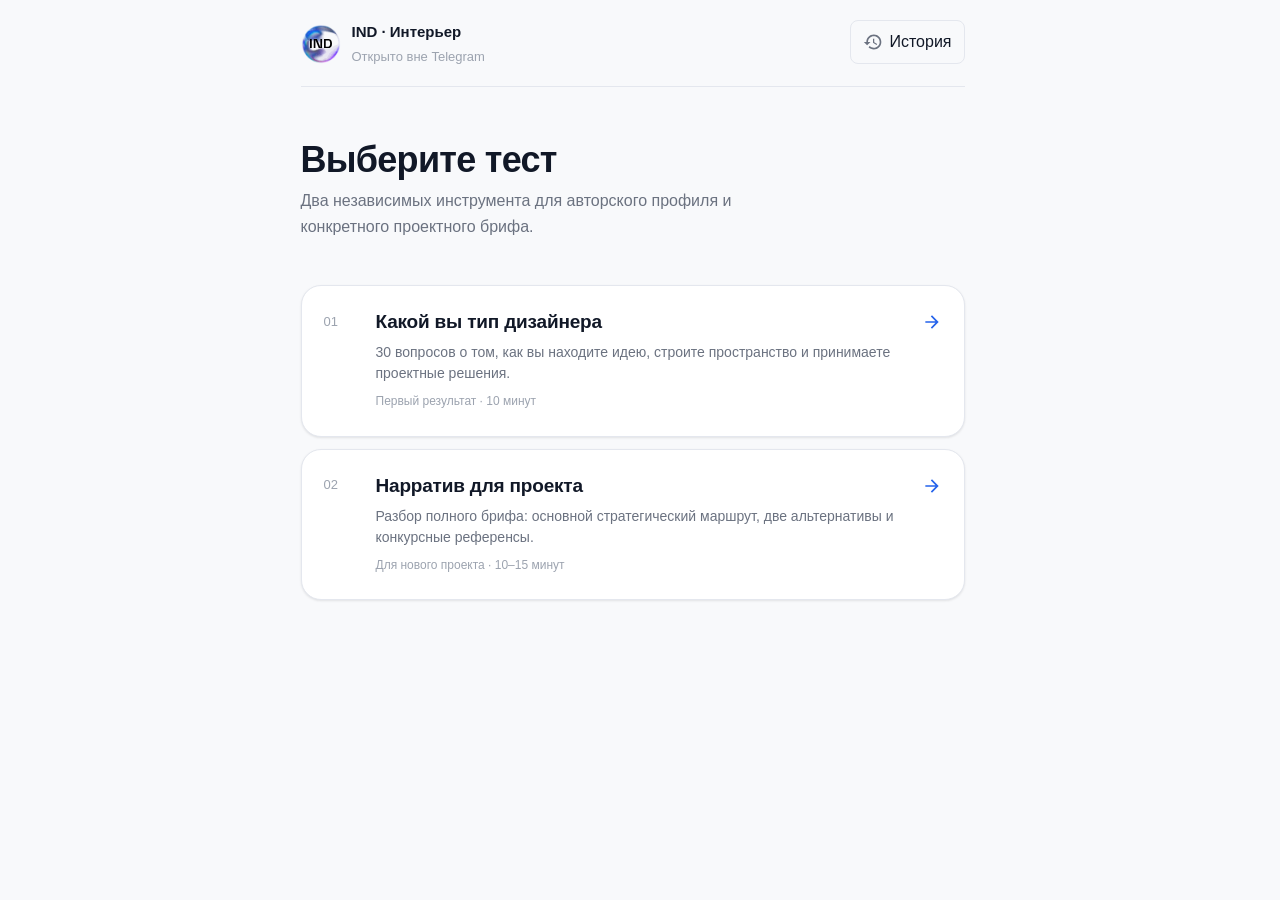
==== webapp/index.html @ 25972efe "Put the studio wordmark on the orb The animated sphere carried no mark of whose product this is. IND" ====
<!doctype html>
<html lang="ru">
<head>
  <meta charset="utf-8">
  <meta name="viewport" content="width=device-width, initial-scale=1, viewport-fit=cover">
  <meta name="theme-color" content="#f7f7f5">
  <meta http-equiv="Cache-Control" content="no-cache, no-store, must-revalidate">
  <meta http-equiv="Pragma" content="no-cache">
  <meta http-equiv="Expires" content="0">
  <title>Нарративы интерьера</title>
  <link rel="stylesheet" href="./assets/styles.css?v=17">
  <script src="https://telegram.org/js/telegram-web-app.js"></script>
  <script src="./config.js"></script>
</head>
<body>
  <!-- Иконки: google/material-design-icons, 24dp, Apache 2.0. Спрайт инлайном —
       внешние шрифты иконок в Telegram WebView грузятся ненадёжно. -->
  <svg class="icon-sprite" aria-hidden="true" focusable="false" xmlns="http://www.w3.org/2000/svg">
    <symbol id="ic-close" viewBox="0 0 24 24"><path d="M19 6.41L17.59 5 12 10.59 6.41 5 5 6.41 10.59 12 5 17.59 6.41 19 12 13.41 17.59 19 19 17.59 13.41 12z"/></symbol>
    <symbol id="ic-arrow-forward" viewBox="0 0 24 24"><path d="M12 4l-1.41 1.41L16.17 11H4v2h12.17l-5.58 5.59L12 20l8-8z"/></symbol>
    <symbol id="ic-arrow-back" viewBox="0 0 24 24"><path d="M20 11H7.83l5.59-5.59L12 4l-8 8 8 8 1.41-1.41L7.83 13H20v-2z"/></symbol>
    <symbol id="ic-history" viewBox="0 0 24 24"><path d="M13 3c-4.97 0-9 4.03-9 9H1l3.89 3.89.07.14L9 12H6c0-3.87 3.13-7 7-7s7 3.13 7 7-3.13 7-7 7c-1.93 0-3.68-.79-4.94-2.06l-1.42 1.42C8.27 19.99 10.51 21 13 21c4.97 0 9-4.03 9-9s-4.03-9-9-9zm-1 5v5l4.28 2.54.72-1.21-3.5-2.08V8H12z"/></symbol>
    <symbol id="ic-expand-more" viewBox="0 0 24 24"><path d="M16.59 8.59L12 13.17 7.41 8.59 6 10l6 6 6-6z"/></symbol>
    <!-- Вордмарк студии. Один путь, fill наследуется от currentColor,
         чтобы цвет задавался стилями, а не был вшит в графику. -->
    <symbol id="ind-wordmark" viewBox="0 0 164 68"><path d="M104.501 0V68H130.856C137.032 68 142.384 67.5802 146.09 66.321C158.442 62.1235 164 51.8395 164 33.1605C164 15.7407 158.442 5.66667 146.296 1.67901C142.384 0.419753 136.826 0 130.856 0H104.501ZM150.207 33.3704C150.207 47.0123 146.708 53.5185 140.532 56.037C137.444 57.2963 133.738 57.5062 129.827 57.5062H117.265V10.4938H129.827C133.738 10.4938 137.444 10.7037 140.532 11.963C146.708 14.4815 150.207 20.5679 150.207 33.3704ZM65.6015 68L40.3491 5.03704V68H27.7914V0H52.0832L77.3357 62.7531V0H89.8933V68H65.6015ZM13.1752 68H0V0H13.1752V68Z"/></symbol>
  </svg>

  <main class="shell">
    <header class="topbar">
      <div class="brand">
        <!-- Анимированное лого: WebP с альфой (чёрный фон ролика выбит по
             яркости, кроп ровно по сфере). Обычный <img> — не video: не зависит
             от политик автоплея в Telegram WebView. -->
        <button class="brand-home" id="brand-home" type="button" aria-label="На главный экран" title="На главный экран">
          <img class="brand-logo" src="./assets/logo-orb.webp?v=5" width="40" height="40" alt="" aria-hidden="true">
          <svg class="brand-wordmark" viewBox="0 0 164 68" aria-hidden="true"><use href="#ind-wordmark"></use></svg>
        </button>
        <div>
          <p class="product-name">IND · Интерьер</p>
          <p class="user-line" id="user-line">Загрузка профиля…</p>
        </div>
      </div>
      <button class="history-button" id="history-button" type="button" data-mode="history">
        <svg class="ic" aria-hidden="true"><use href="#ic-history"></use></svg>
        <span class="history-button-label">История</span>
      </button>
    </header>

    <section class="screen" id="screen-start">
      <div class="intro" aria-labelledby="page-title">
        <h1 id="page-title">Выберите тест</h1>
        <p>Два независимых инструмента для авторского профиля и конкретного проектного брифа.</p>
      </div>

      <div class="test-list" aria-label="Доступные тесты">
        <button class="test-card" data-test="designer-profile" type="button">
          <span class="test-number">01</span>
          <span class="test-content">
            <strong class="test-title">Какой вы тип дизайнера</strong>
            <span>30 вопросов о том, как вы находите идею, строите пространство и принимаете проектные решения.</span>
            <span class="test-meta">Первый результат · 10 минут</span>
          </span>
          <span class="arrow"><svg class="ic" aria-hidden="true"><use href="#ic-arrow-forward"></use></svg></span>
        </button>

        <button class="test-card" data-test="project-narrative" type="button">
          <span class="test-number">02</span>
          <span class="test-content">
            <strong class="test-title">Нарратив для проекта</strong>
            <span>Разбор полного брифа: основной стратегический маршрут, две альтернативы и конкурсные референсы.</span>
            <span class="test-meta">Для нового проекта · 10–15 минут</span>
          </span>
          <span class="arrow"><svg class="ic" aria-hidden="true"><use href="#ic-arrow-forward"></use></svg></span>
        </button>
      </div>

      <p class="status" id="status" role="status" aria-live="polite"></p>
    </section>

    <section class="screen" id="screen-project" hidden>
      <div class="panel-header">
        <h2>Новый проект</h2>
        <p>Заполните информацию о проекте — её можно будет скорректировать позже.</p>
      </div>
      <form id="project-form" class="form" novalidate>
        <label class="field">
          <span>Код или условное название проекта</span>
          <input type="text" id="project-code" name="code_name" maxlength="120" required placeholder="Например: Проект А1">
        </label>
        <label class="field">
          <span>Тип объекта</span>
          <select id="project-object-type" name="object_type">
            <option value="office">Офис</option>
            <option value="restaurant">Ресторан / кафе</option>
            <option value="hotel">Отель</option>
            <option value="residential-common">МОП жилого комплекса</option>
            <option value="airport">Аэропорт</option>
            <option value="museum">Музей</option>
            <option value="other">Другое</option>
          </select>
        </label>
        <label class="field">
          <span>Площадь, м² (не обязательно)</span>
          <input type="number" id="project-area" name="area_m2" min="0" max="1000000" step="1" placeholder="850">
        </label>
        <div class="form-actions">
          <button type="button" class="btn-ghost" id="project-cancel">Назад</button>
          <button type="submit" class="btn-primary">Начать тест</button>
        </div>
      </form>
      <p class="status" id="project-status" role="status" aria-live="polite"></p>
    </section>

    <section class="screen" id="screen-question" hidden>
      <div class="progress-row">
        <span id="q-counter">Вопрос 1 из 30</span>
        <span id="q-percent">0%</span>
      </div>
      <div class="progress-track"><div class="progress-fill" id="progress-fill"></div></div>

      <h2 class="q-text" id="q-text"></h2>
      <p class="q-hint" id="q-hint" hidden>Можно выбрать несколько вариантов</p>

      <div class="options" id="options-list"></div>

      <div class="quiz-actions">
        <!-- На первом вопросе превращается в «Закрыть тест» (см. renderQuestion). -->
        <button type="button" class="btn-ghost btn-with-icon" id="btn-back" data-mode="back">
          <svg class="ic" aria-hidden="true"><use href="#ic-arrow-back"></use></svg>
          <span id="btn-back-label">Назад</span>
        </button>
        <!-- «Не знаю» вынесен из списка вариантов сюда: в списке он занимал
             место наравне с содержательными ответами и оттягивал внимание. -->
        <button type="button" class="btn-ghost btn-with-icon btn-dunno" id="btn-dunno" hidden>
          <span>Ещё не знаю</span>
          <svg class="ic" aria-hidden="true"><use href="#ic-arrow-forward"></use></svg>
        </button>
        <button type="button" class="btn-primary" id="btn-next" hidden>Далее</button>
      </div>
      <!-- Сообщение о несохранённом ответе — под кнопками. В самом ряду оно
           раздвигало кнопки и переносило их подписи. -->
      <p class="save-note" id="save-indicator" role="status" aria-live="polite"></p>
    </section>

    <section class="screen" id="screen-results" hidden>
      <p class="result-kicker" id="result-kicker">Основной нарратив</p>

      <div class="result-card" id="result-card">
        <h2 id="result-name"></h2>
        <p class="result-subtitle" id="result-subtitle"></p>
        <div class="result-image" id="result-image-wrap" hidden><img id="result-image" src="" alt=""></div>
        <p class="fit-label" id="fit-label">Совпадение с архетипом</p>
        <div class="fit-row">
          <div class="fit-bar-track"><div class="fit-bar-fill" id="fit-bar"></div></div>
          <span id="fit-percent"></span>
        </div>
        <p class="confidence-line" id="confidence-line"></p>
        <p class="result-text" id="result-text"></p>
        <div class="result-detail" id="result-detail"></div>
      </div>

      <div class="wheel-section" id="wheel-section" hidden>
        <h3 id="wheel-title">Профиль дизайнерского мышления</h3>
        <svg id="wheel-svg" viewBox="0 0 440 440" xmlns="http://www.w3.org/2000/svg"></svg>
      </div>

      <div class="summary-section" id="summary-section" hidden></div>

      <div class="ranked-section">
        <h3 id="ranked-title">Все архетипы</h3>
        <div id="ranked-list"></div>
      </div>

      <div class="result-actions">
        <button type="button" class="btn-ghost" id="btn-restart">На главный экран</button>
      </div>
    </section>

    <section class="screen" id="screen-history" hidden>
      <div class="panel-header">
        <h2>История прохождений</h2>
      </div>
      <div class="history-list" id="history-list"></div>
    </section>
  </main>

  <script type="module" src="./assets/app.js?v=17"></script>
</body>
</html>
---- webapp/assets/styles.css ----
*, *::before, *::after { box-sizing: border-box; margin: 0; padding: 0; }

:root {
  color-scheme: light;
  --bg: #F8F9FB;
  --surface: #FFFFFF;
  --border: #E4E7EE;
  --text-primary: #111827;
  --text-secondary: #6B7280;
  --text-muted: #9CA3AF;
  --accent: #2563EB;
  --accent-light: #EFF6FF;
  --accent-hover: #1D4ED8;
  --radius-sm: 8px;
  --radius-md: 14px;
  --radius-lg: 20px;
  --shadow-sm: 0 1px 3px rgba(0,0,0,.06), 0 1px 2px rgba(0,0,0,.04);
  --shadow-md: 0 4px 16px rgba(0,0,0,.08), 0 2px 6px rgba(0,0,0,.04);
  font-family: 'Inter', -apple-system, BlinkMacSystemFont, 'Segoe UI', sans-serif;
}

/* scrollbar-gutter: место под полосу прокрутки резервируется всегда. Без этого
   длинный экран результата получает полосу, короткий (история, старт) — нет, и
   весь интерфейс вместе с кнопкой «закрыть» прыгает на ширину полосы. */
html { background: var(--bg); scroll-behavior: smooth; scrollbar-gutter: stable; }

body {
  margin: 0;
  min-width: 320px;
  min-height: 100vh;
  background: var(--bg);
  color: var(--text-primary);
  line-height: 1.6;
  -webkit-font-smoothing: antialiased;
}

button { font: inherit; }

/* Атрибут hidden обязан выигрывать у любого авторского display. Без этого
   `display: inline-flex` у .btn-with-icon перебивал его, и кнопка пропуска
   висела на экране даже там, где такого варианта ответа нет вообще. */
[hidden] { display: none !important; }

/* ── Иконки (google/material-design-icons) ── */

.icon-sprite { display: none; }

.ic {
  width: 20px;
  height: 20px;
  flex: none;
  fill: currentColor;
  display: block;
}

.shell {
  width: min(100%, 720px);
  margin: 0 auto;
  padding: max(20px, env(safe-area-inset-top)) 24px max(28px, env(safe-area-inset-bottom));
}

/* ── Topbar ── */

.topbar {
  display: flex;
  align-items: flex-start;
  justify-content: space-between;
  gap: 16px;
  padding-bottom: 18px;
  border-bottom: 1px solid var(--border);
}

.product-name,
.user-line,
.intro p,
.status { margin: 0; }

.brand { display: flex; align-items: center; gap: 11px; min-width: 0; }

/* Никакого оформления у кнопки: ни фона, ни рамки, ни обводки фокуса, ни
   тап-хайлайта webview — только сам шар. Реакция на наведение и фокус —
   размером, не прямоугольниками. */
.brand-home {
  appearance: none;
  padding: 0;
  border: 0;
  background: none;
  cursor: pointer;
  flex: none;
  /* Шар и вордмарк — один знак: буквы лежат поверх шара, обе клетки грида
     занимают одну и ту же ячейку, поэтому знак не занимает лишней высоты и
     увеличивается при наведении целиком. */
  display: grid;
  place-items: center;
  line-height: 0;
  -webkit-tap-highlight-color: transparent;
  transition: transform .18s ease;
}

.brand-logo,
.brand-wordmark { grid-area: 1 / 1; }

/* Буквы поверх шара, по его центру. Ширина — чуть больше половины шара:
   так знак читается и не залезает на светлый край, где контраст падает. */
.brand-wordmark {
  width: 22px;
  height: auto;
  display: block;
  fill: #000;
  position: relative;
  z-index: 1;
  /* Шар живой и проходит через тёмно-фиолетовую фазу, где чёрные буквы
     пропадают. Ореол в полпикселя не виден на светлых кадрах и держит контур
     на тёмных — дешевле, чем менять цвет знака. */
  filter: drop-shadow(0 0 1.5px rgba(255, 255, 255, .8));
}
.brand-home:hover,
.brand-home:focus-visible { transform: scale(1.08); }
.brand-home:focus,
.brand-home:focus-visible { outline: none; }
.brand-home:active { transform: scale(1); }

.brand-logo {
  width: 40px;
  height: 40px;
  flex: none;
  display: block;
  /* Медленное вращение прячет стык петли: ролик не зациклен, играется
     пинг-понгом, и на развороте движение внутри сферы заметно без него. */
  animation: orb-spin 42s linear infinite;
  /* Ролик снят на чёрном: остатки тёмной каймы по краю гасим лёгкой растушёвкой. */
  -webkit-mask-image: radial-gradient(circle at 50% 50%, #000 68%, transparent 99%);
  mask-image: radial-gradient(circle at 50% 50%, #000 68%, transparent 99%);
}

/* Вращение не выключается при prefers-reduced-motion: сама анимированная WebP
   всё равно играет (браузеры её не останавливают), а без вращения возвращается
   тот самый видимый стык петли. Один оборот за 42 секунды — движение на грани
   заметности, вестибулярного риска тут нет. */
@keyframes orb-spin { to { transform: rotate(360deg); } }

.product-name { font-size: 15px; font-weight: 650; }
.user-line { margin-top: 3px; color: var(--text-muted); font-size: 13px; }

.history-button {
  display: inline-flex;
  align-items: center;
  gap: 6px;
  padding: 8px 12px;
  border: 1.5px solid var(--border);
  border-radius: var(--radius-sm);
  background: transparent;
  color: var(--text-primary);
  cursor: pointer;
  transition: border-color .15s, background-color .15s;
}
.history-button:hover { border-color: var(--accent); background: var(--accent-light); }
.history-button .ic { color: var(--text-secondary); }
.history-button:hover .ic { color: var(--accent); }

/* Режим «закрыть» — на истории и на открытом результате кнопка становится
   крестиком: выход очевиден, и не выглядит как вход в тот же раздел. */
.history-button[data-mode="close"] {
  padding: 8px;
  border-radius: 50%;
}
.history-button[data-mode="close"] .history-button-label { display: none; }

.history-button:focus-visible,
.test-card:focus-visible { outline: 3px solid color-mix(in srgb, var(--accent) 36%, transparent); outline-offset: 2px; }

/* ── Intro / test list ── */

.intro { padding: 30px 0 22px; }

.intro h1 {
  margin: 0 0 8px;
  font-size: clamp(26px, 7vw, 36px);
  line-height: 1.15;
  letter-spacing: -0.02em;
  font-weight: 700;
}

.intro p { max-width: 520px; color: var(--text-secondary); font-size: 16px; line-height: 1.6; }

.test-list { display: grid; gap: 12px; margin-top: 24px; }

.test-card {
  width: 100%;
  display: grid;
  grid-template-columns: 34px 1fr 24px;
  gap: 12px;
  align-items: start;
  padding: 20px 18px;
  border: 1px solid var(--border);
  border-radius: var(--radius-lg);
  background: var(--surface);
  color: var(--text-primary);
  text-align: left;
  cursor: pointer;
  box-shadow: var(--shadow-sm);
  transition: border-color 150ms ease, box-shadow 150ms ease;
}

.test-card:hover { border-color: var(--accent); box-shadow: var(--shadow-md); }
.test-card:active { transform: scale(.995); }

/* Номер, заголовок и стрелка держатся на одной линии: у боковых колонок высота
   строки ровно как у первой строки заголовка (--title-line), содержимое по её
   центру. Раньше стрелка центрировалась по всей карточке и уезжала вниз. */
.test-card { --title-line: 24px; }

.test-number {
  display: flex;
  align-items: center;
  height: var(--title-line);
  color: var(--text-muted);
  font-size: 13px;
  font-variant-numeric: tabular-nums;
}
.test-content { display: grid; gap: 8px; }
.test-title { font-size: 19px; line-height: var(--title-line); font-weight: 650; letter-spacing: -0.01em; }
.test-content > span:not(.test-meta) { color: var(--text-secondary); font-size: 14px; line-height: 1.5; }
.test-meta { color: var(--text-muted); font-size: 12px; }
.arrow {
  display: flex;
  align-items: center;
  justify-content: flex-end;
  height: var(--title-line);
  color: var(--accent);
}

.status { min-height: 22px; padding-top: 16px; color: var(--text-muted); font-size: 13px; }

/* Текст ошибки — читаемый абзац, а не сноска: человеку по нему решать,
   ждать или писать людям. Кнопка повтора идёт отдельной строкой. */
.error-text { display: block; color: var(--text-secondary); font-size: 14px; line-height: 1.55; }
.btn-retry { margin-top: 12px; padding: 11px 18px; font-size: 14px; }

/* ── Общие элементы (форма, кнопки) ── */

.screen { padding-top: 22px; }

.panel-header { padding-bottom: 18px; }
.panel-header h2 { margin: 0 0 6px; font-size: 24px; font-weight: 700; letter-spacing: -0.02em; }
.panel-header p { margin: 0; color: var(--text-secondary); font-size: 14px; line-height: 1.5; }

.form { display: grid; gap: 18px; padding-top: 4px; }
.field { display: grid; gap: 8px; font-size: 14px; color: var(--text-secondary); font-weight: 500; }
.field input,
.field select {
  font: inherit;
  font-size: 15px;
  padding: 12px 16px;
  border: 1.5px solid var(--border);
  border-radius: var(--radius-sm);
  background: var(--bg);
  color: var(--text-primary);
  outline: none;
  transition: border-color .15s;
}
.field input:focus,
.field select:focus { border-color: var(--accent); }

.form-actions,
.quiz-actions,
.result-actions {
  display: flex;
  align-items: center;
  justify-content: space-between;
  gap: 12px;
  padding-top: 8px;
}

.quiz-actions { padding-top: 20px; gap: 10px; }
.quiz-actions .btn-ghost,
.quiz-actions .btn-primary { white-space: nowrap; }

/* Самый тесный случай — первый вопрос одиночного типа: «Закрыть тест» и
   «Ещё не знаю» вместе шире 360-пиксельного экрана. Подписи там сокращать
   нельзя, поэтому ужимаем поля самих кнопок. */
@media (max-width: 380px) {
  .quiz-actions .btn-ghost { padding-left: 12px; padding-right: 12px; font-size: 14px; }
  .quiz-actions #btn-back { padding-left: 10px; }
  .quiz-actions #btn-dunno { padding-right: 10px; }
  .quiz-actions .btn-with-icon { gap: 6px; }
}

.btn-primary,
.btn-ghost {
  font: inherit;
  font-size: 15px;
  font-weight: 600;
  padding: 14px 22px;
  border-radius: var(--radius-sm);
  cursor: pointer;
  border: none;
  transition: background .15s, border-color .15s, color .15s, transform .1s;
}
.btn-primary { background: var(--accent); color: #fff; }
.btn-primary:hover { background: var(--accent-hover); }
.btn-primary:active { transform: scale(.98); }
.btn-primary:disabled { opacity: 0.5; cursor: default; transform: none; }

.btn-with-icon { display: inline-flex; align-items: center; gap: 8px; }
.btn-with-icon .ic { width: 18px; height: 18px; }

.btn-ghost { background: transparent; border: 1.5px solid var(--border); color: var(--accent); }
.btn-ghost:hover { border-color: var(--accent); background: var(--accent-light); color: var(--text-primary); }

/* ── Экран вопроса ── */

.progress-row {
  display: flex;
  justify-content: space-between;
  font-size: 13px;
  font-weight: 500;
  color: var(--text-muted);
  font-variant-numeric: tabular-nums;
}
.progress-row #q-counter { color: var(--text-secondary); }

.progress-track {
  margin: 10px 0 24px;
  height: 4px;
  border-radius: 2px;
  background: var(--border);
  overflow: hidden;
}
.progress-fill { height: 100%; background: var(--accent); border-radius: inherit; transition: width 350ms ease; }

.question-card {
  background: var(--surface);
  border: 1px solid var(--border);
  border-radius: var(--radius-lg);
  padding: 32px 28px 28px;
  margin: 22px 0;
  box-shadow: var(--shadow-sm);
}

.q-text {
  margin: 0 0 18px;
  font-size: clamp(18px, 4.5vw, 20px);
  line-height: 1.45;
  font-weight: 650;
  letter-spacing: -0.005em;
  color: var(--text-primary);
}

.q-hint { margin: -8px 0 18px; font-size: 13px; color: var(--text-muted); }

.options { display: grid; gap: 12px; }

.option-btn {
  display: flex;
  align-items: center;
  gap: 14px;
  width: 100%;
  text-align: left;
  font: inherit;
  padding: 18px 20px;
  border: 1.5px solid var(--border);
  border-radius: var(--radius-md);
  background: var(--bg);
  color: var(--text-primary);
  line-height: 1.5;
  cursor: pointer;
  transition: border-color 150ms ease, background-color 150ms ease, transform .1s;
}
.option-btn:hover:not(:disabled) { border-color: var(--accent); background: var(--accent-light); }
.option-btn:active:not(:disabled) { transform: scale(.99); }
.option-btn:disabled { cursor: default; }
.option-btn.chosen { border-color: var(--accent); background: var(--accent-light); }
.option-btn.dunno { color: var(--text-muted); font-style: italic; border-style: dashed; }

.save-note { margin-top: 12px; min-height: 18px; font-size: 13px; line-height: 1.45;
  color: var(--text-secondary); text-align: center; }

/* «Ещё не знаю» — приглушённая кнопка того же роста, что «Назад»: это выход
   из вопроса, а не ответ, и притягивать взгляд ей незачем. */
.btn-dunno { color: var(--text-secondary); }
.btn-dunno:hover { border-color: var(--text-muted); background: transparent; color: var(--text-primary); }
.btn-dunno .ic { color: var(--text-muted); }

/* Иконка съедает воздух со своей стороны — паддинги подрезаны, чтобы пара
   «стрелка + текст» стояла оптически по центру кнопки. */
#btn-back { padding-left: 15px; padding-right: 20px; }
#btn-dunno { padding-left: 20px; padding-right: 15px; }

/* ── Результат: карточка ведущего нарратива ── */

.result-kicker { color: var(--arch-color, var(--accent)); font-size: 11px; font-weight: 650; letter-spacing: .1em; text-transform: uppercase; margin: 0 0 12px; text-align: center; }

.result-card {
  padding: 32px 28px;
  border: 1px solid var(--border);
  border-radius: var(--radius-lg);
  background: var(--surface);
  box-shadow: var(--shadow-md);
  position: relative;
  overflow: hidden;
}
.result-card::before {
  content: '';
  position: absolute;
  top: 0; left: 0; right: 0;
  height: 4px;
  background: var(--arch-color, var(--accent));
}
.result-card h2 { margin: 0 0 4px; font-size: clamp(20px, 4vw, 26px); font-weight: 700; letter-spacing: -0.01em; }
.result-subtitle { margin: 0 0 18px; color: var(--text-muted); font-size: 14px; }

.result-image {
  width: 100%;
  aspect-ratio: 16 / 9;
  margin: 4px 0 20px;
  border-radius: var(--radius-sm);
  overflow: hidden;
  background: var(--bg);
  border: 1px solid var(--border);
}
.result-image img { width: 100%; height: 100%; display: block; object-fit: cover; object-position: center; }

.fit-row { display: flex; align-items: center; gap: 10px; }
.fit-bar-track { flex: 1; height: 6px; border-radius: 3px; background: var(--border); overflow: hidden; }
.fit-bar-fill { height: 100%; border-radius: inherit; background: var(--arch-color, var(--accent)); transition: width .5s ease; }
.fit-row span { font-size: 13px; font-weight: 600; font-variant-numeric: tabular-nums; color: var(--text-secondary); min-width: 38px; text-align: right; }

.fit-label { margin: 18px 0 7px; font-size: 12px; color: var(--text-muted); }
.confidence-line { margin: 10px 0 0; font-size: 12px; line-height: 1.5; color: var(--text-muted); }

.result-text { margin: 20px 0; font-size: 15px; line-height: 1.7; color: var(--text-secondary); }

.result-detail { display: grid; gap: 16px; margin-bottom: 20px; padding-top: 16px; border-top: 1px solid var(--border); }
.result-detail h3 { margin: 0 0 6px; font-size: 13px; letter-spacing: .04em; text-transform: uppercase; color: var(--text-muted); font-weight: 650; }
.result-detail p { margin: 0; font-size: 14px; line-height: 1.65; color: var(--text-secondary); }
.strength-tag {
  display: inline-block;
  margin: 0 6px 6px 0;
  padding: 5px 12px;
  border-radius: 999px;
  background: var(--bg);
  border: 1px solid var(--border);
  font-size: 13px;
  color: var(--text-secondary);
}
.blindspot-block {
  padding: 14px 16px;
  background: #FEF2F2;
  border: 1px solid #FCA5A5;
  border-radius: var(--radius-sm);
  font-size: 13px;
  color: #9F1239;
  line-height: 1.55;
}
.blindspot-block strong { color: #BE123C; }

/* ── Колесо профиля ── */

.wheel-section {
  background: var(--surface);
  border: 1px solid var(--border);
  border-radius: var(--radius-lg);
  padding: 28px;
  margin: 20px 0;
  box-shadow: var(--shadow-sm);
  text-align: center;
}
.wheel-section h3 { font-size: 16px; font-weight: 650; margin-bottom: 20px; color: var(--text-primary); }
#wheel-svg { max-width: 100%; height: auto; }

/* ── Саммари: топ-чипы + совет по нижним ── */

.summary-section {
  background: var(--surface);
  border: 1px solid var(--border);
  border-radius: var(--radius-lg);
  padding: 26px 28px;
  margin: 20px 0;
  box-shadow: var(--shadow-sm);
}
.summary-section h3 { font-size: 15px; font-weight: 650; margin-bottom: 14px; }
.summary-palette { display: flex; gap: 8px; flex-wrap: wrap; margin-bottom: 14px; }
.palette-chip {
  display: flex; align-items: center; gap: 6px;
  padding: 5px 12px; border-radius: 999px;
  font-size: 13px; font-weight: 500;
  background: var(--bg); border: 1.5px solid var(--border);
}
.palette-chip .dot { width: 8px; height: 8px; border-radius: 50%; flex-shrink: 0; }
.summary-text { font-size: 14px; line-height: 1.7; color: var(--text-secondary); }
.summary-text p { margin-bottom: 10px; }
.summary-text p:last-child { margin-bottom: 0; }
.summary-advice {
  margin-top: 14px; padding: 14px 16px;
  background: #F0FDF4; border: 1px solid #BBF7D0;
  border-radius: var(--radius-sm);
  font-size: 13px; color: #166534; line-height: 1.6;
}
.summary-advice p { margin: 0 0 8px; }
.summary-advice p:last-child { margin: 0; }

/* ── Полный ранжированный список ── */

.ranked-section { margin: 20px 0; }
.ranked-section h3 { font-size: 16px; font-weight: 650; margin-bottom: 14px; }

.archetype-card {
  background: var(--surface);
  border: 1px solid var(--border);
  border-radius: var(--radius-md);
  padding: 18px;
  margin-bottom: 10px;
  box-shadow: var(--shadow-sm);
  cursor: pointer;
  transition: border-color .15s;
}
.archetype-card:hover { border-color: var(--card-color, var(--border)); }
.archetype-card.expanded .card-body { display: block; }

.card-header { display: flex; align-items: center; gap: 14px; }
.card-rank { font-size: 11px; font-weight: 700; color: var(--text-muted); width: 20px; flex-shrink: 0; text-align: center; }
.card-color-dot { width: 10px; height: 10px; border-radius: 50%; flex-shrink: 0; }
.card-name { flex: 1; min-width: 0; }
.card-name strong { font-size: 15px; font-weight: 650; display: block; }
.card-name span { font-size: 12px; color: var(--text-muted); }
.card-score-area { display: flex; align-items: center; gap: 10px; flex-shrink: 0; }
.score-bar-wrap { width: 72px; height: 6px; background: var(--border); border-radius: 3px; overflow: hidden; }
.score-bar-fill { height: 100%; border-radius: 3px; }
.score-num { font-size: 13px; font-weight: 650; color: var(--text-secondary); min-width: 32px; text-align: right; }
.card-chevron {
  color: var(--text-muted);
  flex-shrink: 0;
  width: 26px;
  height: 26px;
  border-radius: 50%;
  background: var(--bg);
  display: flex;
  align-items: center;
  justify-content: center;
  transition: transform .2s, background .15s, color .15s;
}
.archetype-card:hover .card-chevron { background: var(--border); color: var(--text-secondary); }
.archetype-card.expanded .card-chevron { transform: rotate(180deg); }

.card-body { display: none; margin-top: 14px; padding-top: 14px; border-top: 1px solid var(--border); }
.card-body p { font-size: 14px; line-height: 1.65; color: var(--text-secondary); margin-bottom: 10px; }
.card-body p:last-child { margin-bottom: 0; }
.mini-strengths { display: flex; flex-wrap: wrap; gap: 6px; margin-top: 8px; }
.mini-tag { padding: 3px 10px; background: var(--bg); border: 1px solid var(--border); border-radius: 999px; font-size: 12px; color: var(--text-secondary); }

/* ── История ── */

.history-list { display: grid; gap: 10px; padding-top: 4px; }
.history-item {
  padding: 16px 18px;
  border: 1px solid var(--border);
  border-radius: var(--radius-md);
  background: var(--surface);
  box-shadow: var(--shadow-sm);
  cursor: pointer;
  transition: border-color .15s;
}
.history-item:hover { border-color: var(--accent); }
.history-item .h-top { display: flex; justify-content: space-between; font-size: 13px; color: var(--text-muted); }
.history-item strong { display: block; margin-top: 4px; font-size: 15px; }

@media (min-width: 620px) {
  .shell { padding-inline: 28px; }
  .test-card { grid-template-columns: 40px 1fr 24px; padding: 24px 22px; }
}

@media (max-width: 540px) {
  .question-card { padding: 24px 20px 20px; }
  .result-card { padding: 24px 20px; }
  .wheel-section { padding: 24px 16px; }
  .summary-section { padding: 22px 20px; }
  .score-bar-wrap { width: 52px; }
}

@media (prefers-reduced-motion: reduce) {
  * { transition: none !important; }
}
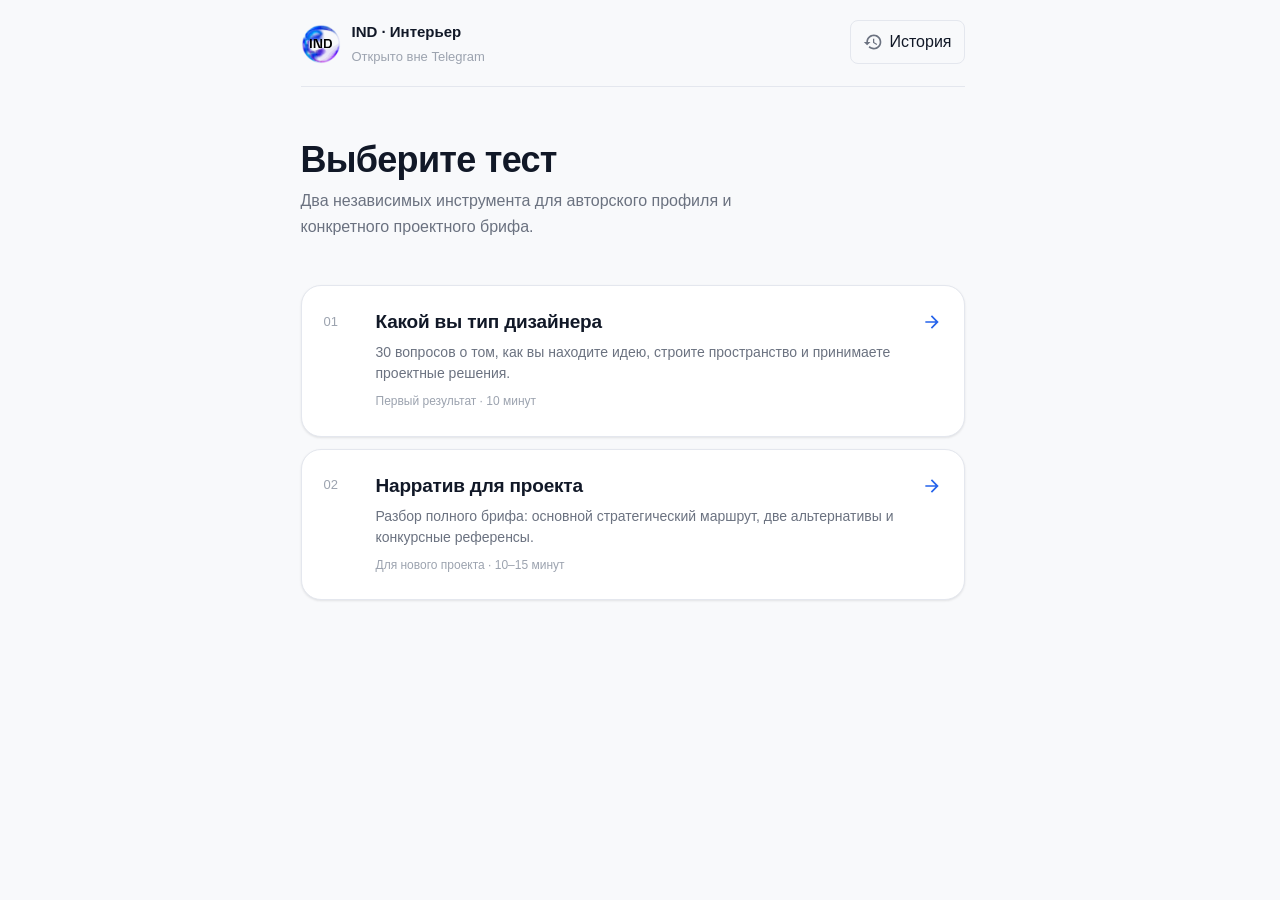
==== commit 8390e4a1: "Wash the grey out of the orb The clip was shot on black and keyed by brightness, so grey haze surviv" ====
--- a/webapp/index.html
+++ b/webapp/index.html
@@ -8,7 +8,7 @@
   <meta http-equiv="Pragma" content="no-cache">
   <meta http-equiv="Expires" content="0">
   <title>Нарративы интерьера</title>
-  <link rel="stylesheet" href="./assets/styles.css?v=17">
+  <link rel="stylesheet" href="./assets/styles.css?v=18">
   <script src="https://telegram.org/js/telegram-web-app.js"></script>
   <script src="./config.js"></script>
 </head>
@@ -33,7 +33,7 @@
              яркости, кроп ровно по сфере). Обычный <img> — не video: не зависит
              от политик автоплея в Telegram WebView. -->
         <button class="brand-home" id="brand-home" type="button" aria-label="На главный экран" title="На главный экран">
-          <img class="brand-logo" src="./assets/logo-orb.webp?v=5" width="40" height="40" alt="" aria-hidden="true">
+          <img class="brand-logo" src="./assets/logo-orb.webp?v=6" width="40" height="40" alt="" aria-hidden="true">
           <svg class="brand-wordmark" viewBox="0 0 164 68" aria-hidden="true"><use href="#ind-wordmark"></use></svg>
         </button>
         <div>
@@ -185,6 +185,6 @@
     </section>
   </main>
 
-  <script type="module" src="./assets/app.js?v=17"></script>
+  <script type="module" src="./assets/app.js?v=18"></script>
 </body>
 </html>
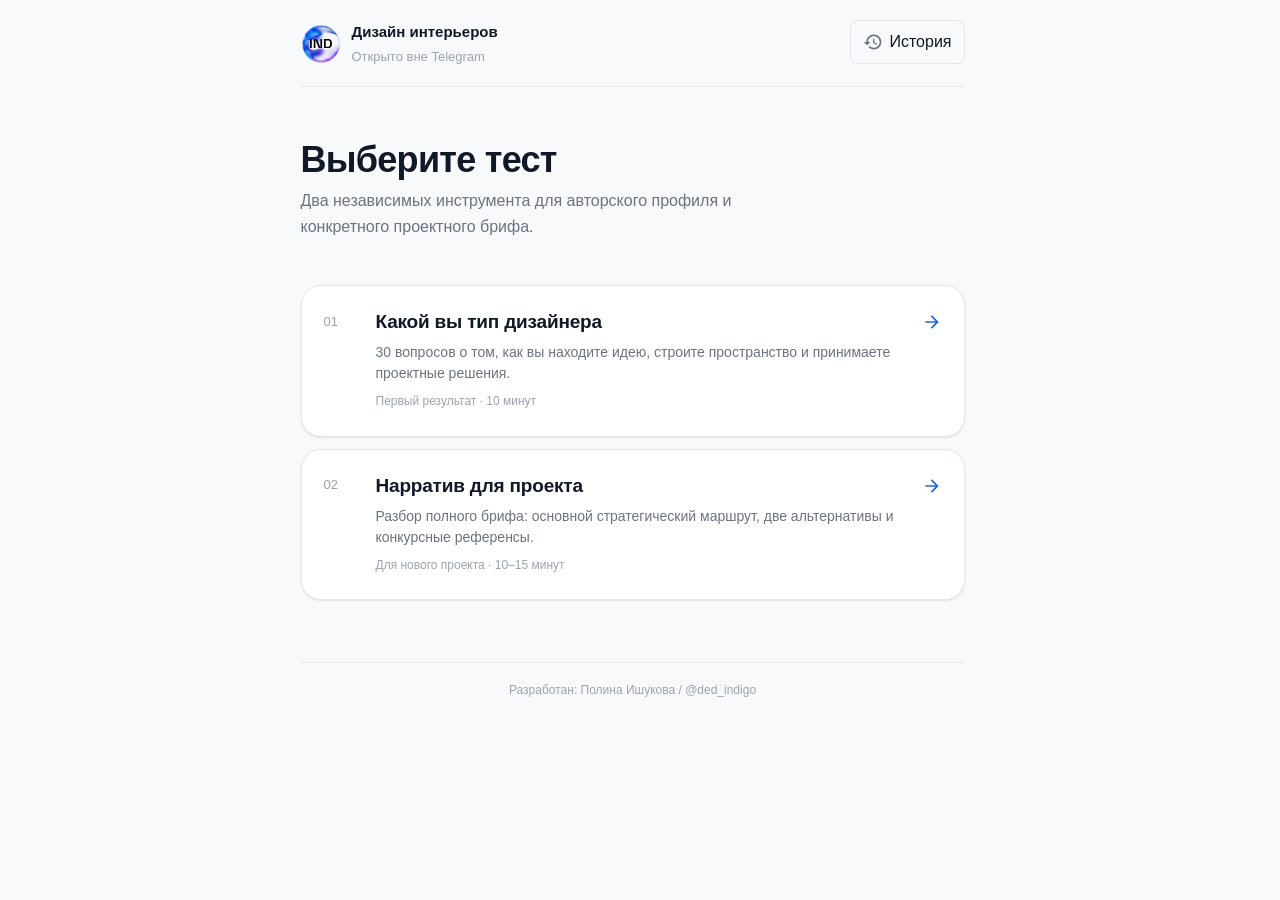
==== commit f69cd7bc: "Name the product plainly and sign it "IND · Интерьер" said the studio and the department, not what t" ====
--- a/webapp/index.html
+++ b/webapp/index.html
@@ -8,7 +8,7 @@
   <meta http-equiv="Pragma" content="no-cache">
   <meta http-equiv="Expires" content="0">
   <title>Нарративы интерьера</title>
-  <link rel="stylesheet" href="./assets/styles.css?v=18">
+  <link rel="stylesheet" href="./assets/styles.css?v=19">
   <script src="https://telegram.org/js/telegram-web-app.js"></script>
   <script src="./config.js"></script>
 </head>
@@ -37,7 +37,7 @@
           <svg class="brand-wordmark" viewBox="0 0 164 68" aria-hidden="true"><use href="#ind-wordmark"></use></svg>
         </button>
         <div>
-          <p class="product-name">IND · Интерьер</p>
+          <p class="product-name">Дизайн интерьеров</p>
           <p class="user-line" id="user-line">Загрузка профиля…</p>
         </div>
       </div>
@@ -183,8 +183,12 @@
       </div>
       <div class="history-list" id="history-list"></div>
     </section>
+
+    <!-- Подпись авторства: в потоке под содержимым, не липнет к низу экрана —
+         иначе на коротких экранах она вклинивалась бы в середину. -->
+    <footer class="credits">Разработан: Полина Ишукова / @ded_indigo</footer>
   </main>
 
-  <script type="module" src="./assets/app.js?v=18"></script>
+  <script type="module" src="./assets/app.js?v=19"></script>
 </body>
 </html>
--- a/webapp/assets/styles.css
+++ b/webapp/assets/styles.css
@@ -59,6 +59,15 @@
   padding: max(20px, env(safe-area-inset-top)) 24px max(28px, env(safe-area-inset-bottom));
 }
 
+.credits {
+  margin-top: 40px;
+  padding-top: 18px;
+  border-top: 1px solid var(--border);
+  color: var(--text-muted);
+  font-size: 12px;
+  text-align: center;
+}
+
 /* ── Topbar ── */
 
 .topbar {
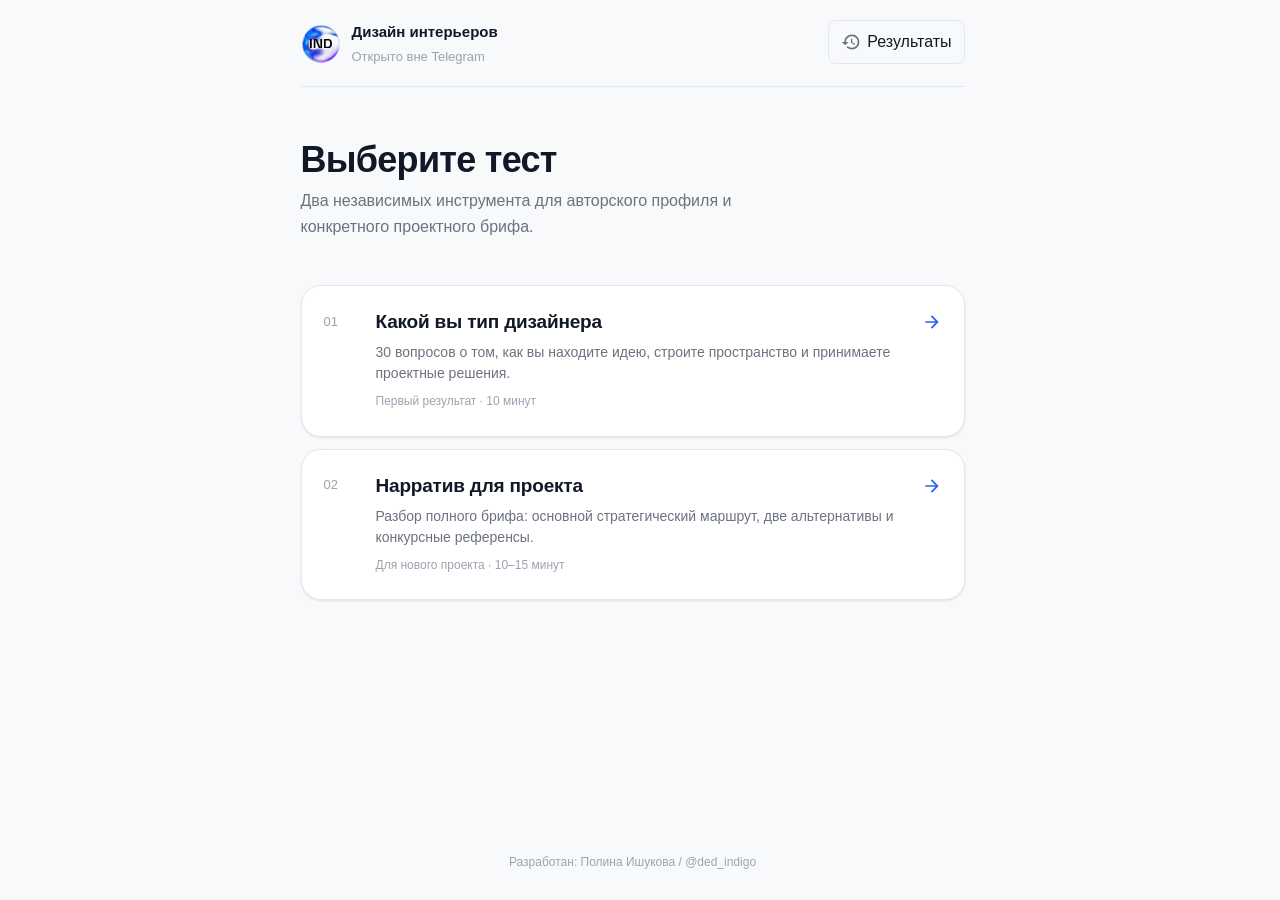
==== commit d6c9db70: "Call it Результаты, and stop the credit line from floating "История" described the mechanism; people" ====
--- a/webapp/index.html
+++ b/webapp/index.html
@@ -8,7 +8,7 @@
   <meta http-equiv="Pragma" content="no-cache">
   <meta http-equiv="Expires" content="0">
   <title>Нарративы интерьера</title>
-  <link rel="stylesheet" href="./assets/styles.css?v=19">
+  <link rel="stylesheet" href="./assets/styles.css?v=20">
   <script src="https://telegram.org/js/telegram-web-app.js"></script>
   <script src="./config.js"></script>
 </head>
@@ -43,7 +43,7 @@
       </div>
       <button class="history-button" id="history-button" type="button" data-mode="history">
         <svg class="ic" aria-hidden="true"><use href="#ic-history"></use></svg>
-        <span class="history-button-label">История</span>
+        <span class="history-button-label">Результаты</span>
       </button>
     </header>
 
@@ -179,7 +179,7 @@
 
     <section class="screen" id="screen-history" hidden>
       <div class="panel-header">
-        <h2>История прохождений</h2>
+        <h2>Результаты тестов</h2>
       </div>
       <div class="history-list" id="history-list"></div>
     </section>
@@ -189,6 +189,6 @@
     <footer class="credits">Разработан: Полина Ишукова / @ded_indigo</footer>
   </main>
 
-  <script type="module" src="./assets/app.js?v=19"></script>
+  <script type="module" src="./assets/app.js?v=20"></script>
 </body>
 </html>
--- a/webapp/assets/styles.css
+++ b/webapp/assets/styles.css
@@ -57,12 +57,22 @@
   width: min(100%, 720px);
   margin: 0 auto;
   padding: max(20px, env(safe-area-inset-top)) 24px max(28px, env(safe-area-inset-bottom));
+  /* Колонка во весь экран — ради подписи внизу: без этого она вставала сразу
+     под содержимым и на коротких экранах оказывалась посреди пустоты, а от
+     экрана к экрану прыгала по высоте. dvh, а не vh: в мобильных браузерах
+     панели то появляются, то исчезают, и vh считает по большему размеру. */
+  display: flex;
+  flex-direction: column;
+  min-height: 100vh;
+  min-height: 100dvh;
 }
 
 .credits {
-  margin-top: 40px;
-  padding-top: 18px;
-  border-top: 1px solid var(--border);
+  /* Прижимает подпись к низу: всё свободное место колонки уходит в этот отступ.
+     Линии-разделителя нет намеренно — при длинном экране она вставала бы
+     впритык к последней карточке. */
+  margin-top: auto;
+  padding-top: 32px;
   color: var(--text-muted);
   font-size: 12px;
   text-align: center;
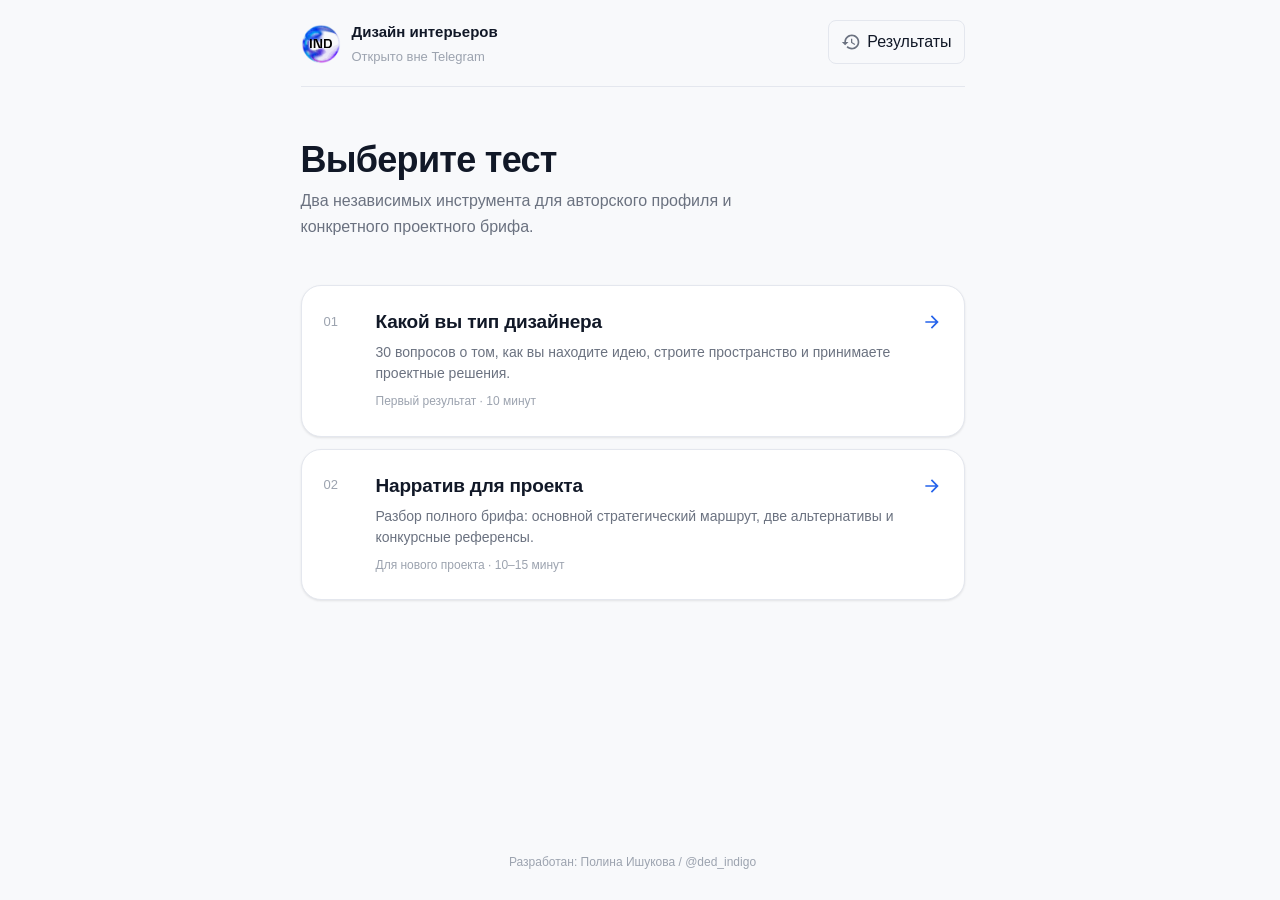
==== commit 02528587: "Let an unfinished test be picked up where it was left Starting the second test again meant filling i" ====
--- a/webapp/index.html
+++ b/webapp/index.html
@@ -8,7 +8,7 @@
   <meta http-equiv="Pragma" content="no-cache">
   <meta http-equiv="Expires" content="0">
   <title>Нарративы интерьера</title>
-  <link rel="stylesheet" href="./assets/styles.css?v=20">
+  <link rel="stylesheet" href="./assets/styles.css?v=22">
   <script src="https://telegram.org/js/telegram-web-app.js"></script>
   <script src="./config.js"></script>
 </head>
@@ -184,11 +184,25 @@
       <div class="history-list" id="history-list"></div>
     </section>
 
+    <!-- Черновик найден: спрашиваем, продолжить или начать заново. Диалог, а не
+         экран: выбор из двух исходов, после которого человек возвращается ровно
+         туда, откуда пришёл. -->
+    <div class="modal" id="resume-modal" hidden>
+      <div class="modal-card" role="dialog" aria-modal="true" aria-labelledby="resume-title">
+        <h2 id="resume-title">Тест не закончен</h2>
+        <p id="resume-text"></p>
+        <div class="modal-actions">
+          <button class="btn-primary" id="resume-continue" type="button">Продолжить</button>
+          <button class="btn-ghost" id="resume-restart" type="button">Начать заново</button>
+        </div>
+      </div>
+    </div>
+
     <!-- Подпись авторства: в потоке под содержимым, не липнет к низу экрана —
          иначе на коротких экранах она вклинивалась бы в середину. -->
     <footer class="credits">Разработан: Полина Ишукова / @ded_indigo</footer>
   </main>
 
-  <script type="module" src="./assets/app.js?v=20"></script>
+  <script type="module" src="./assets/app.js?v=22"></script>
 </body>
 </html>
--- a/webapp/assets/styles.css
+++ b/webapp/assets/styles.css
@@ -600,3 +600,37 @@
 @media (prefers-reduced-motion: reduce) {
   * { transition: none !important; }
 }
+
+/* ── Диалог возобновления ── */
+
+.modal {
+  position: fixed;
+  inset: 0;
+  z-index: 20;
+  display: flex;
+  align-items: flex-end;
+  justify-content: center;
+  padding: 16px;
+  background: rgba(17, 24, 39, .38);
+}
+.modal[hidden] { display: none; }
+
+.modal-card {
+  width: min(100%, 420px);
+  padding: 22px;
+  border-radius: var(--radius-lg);
+  background: var(--surface);
+  box-shadow: var(--shadow-md);
+  display: grid;
+  gap: 10px;
+}
+.modal-card h2 { font-size: 18px; }
+.modal-card p { color: var(--text-secondary); font-size: 14px; line-height: 1.5; }
+.modal-actions { display: grid; gap: 8px; margin-top: 6px; }
+
+/* Метка на карточке теста: сколько уже пройдено. */
+.test-progress { color: var(--accent); font-size: 12px; font-weight: 600; }
+
+@media (min-width: 480px) {
+  .modal { align-items: center; }
+}
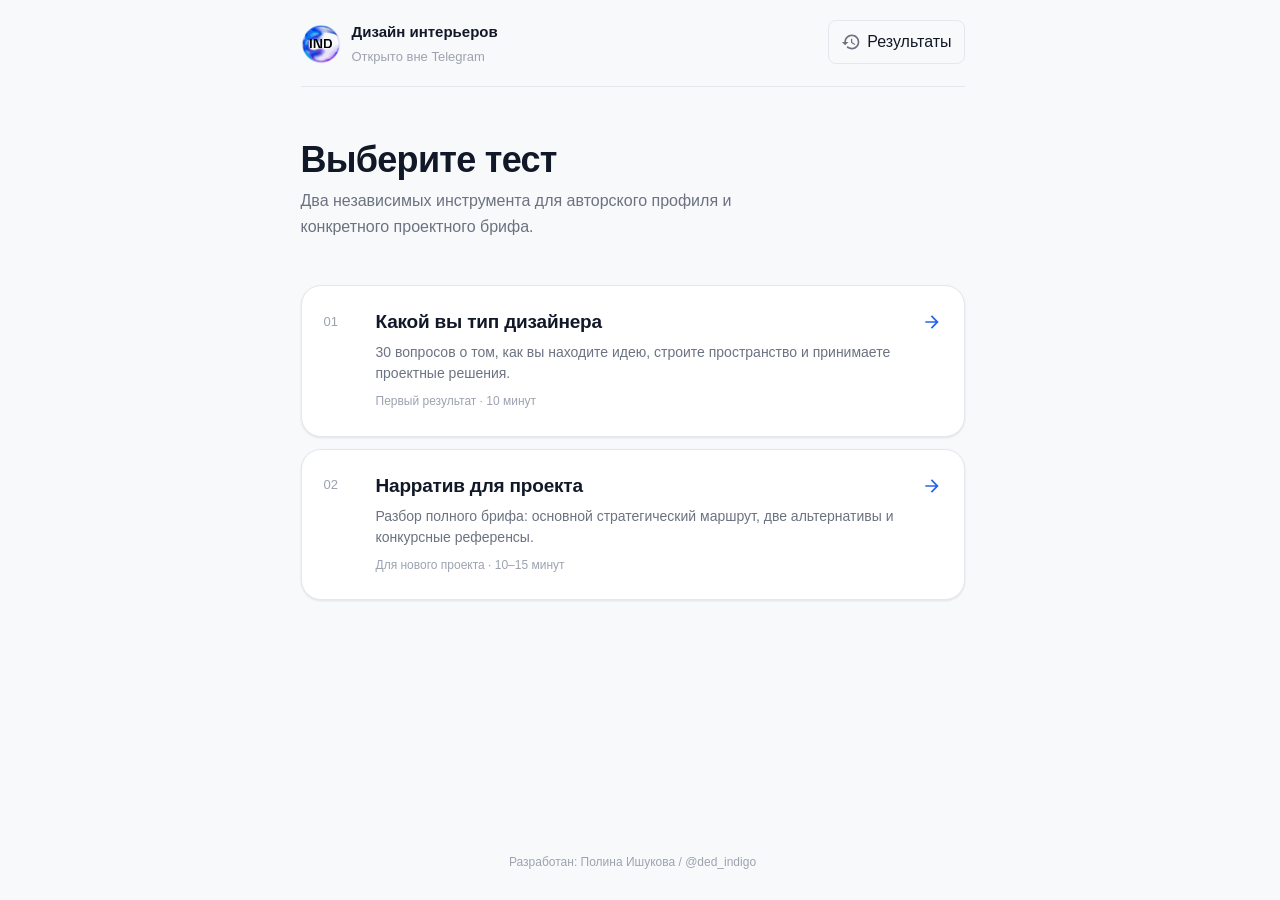
==== commit 7d53dc38: "Reword test 2 for the chosen typology 23 of 35 questions get office/restaurant/hotel/residential-com" ====
--- a/webapp/index.html
+++ b/webapp/index.html
@@ -8,7 +8,7 @@
   <meta http-equiv="Pragma" content="no-cache">
   <meta http-equiv="Expires" content="0">
   <title>Нарративы интерьера</title>
-  <link rel="stylesheet" href="./assets/styles.css?v=22">
+  <link rel="stylesheet" href="./assets/styles.css?v=23">
   <script src="https://telegram.org/js/telegram-web-app.js"></script>
   <script src="./config.js"></script>
 </head>
@@ -203,6 +203,6 @@
     <footer class="credits">Разработан: Полина Ишукова / @ded_indigo</footer>
   </main>
 
-  <script type="module" src="./assets/app.js?v=22"></script>
+  <script type="module" src="./assets/app.js?v=23"></script>
 </body>
 </html>
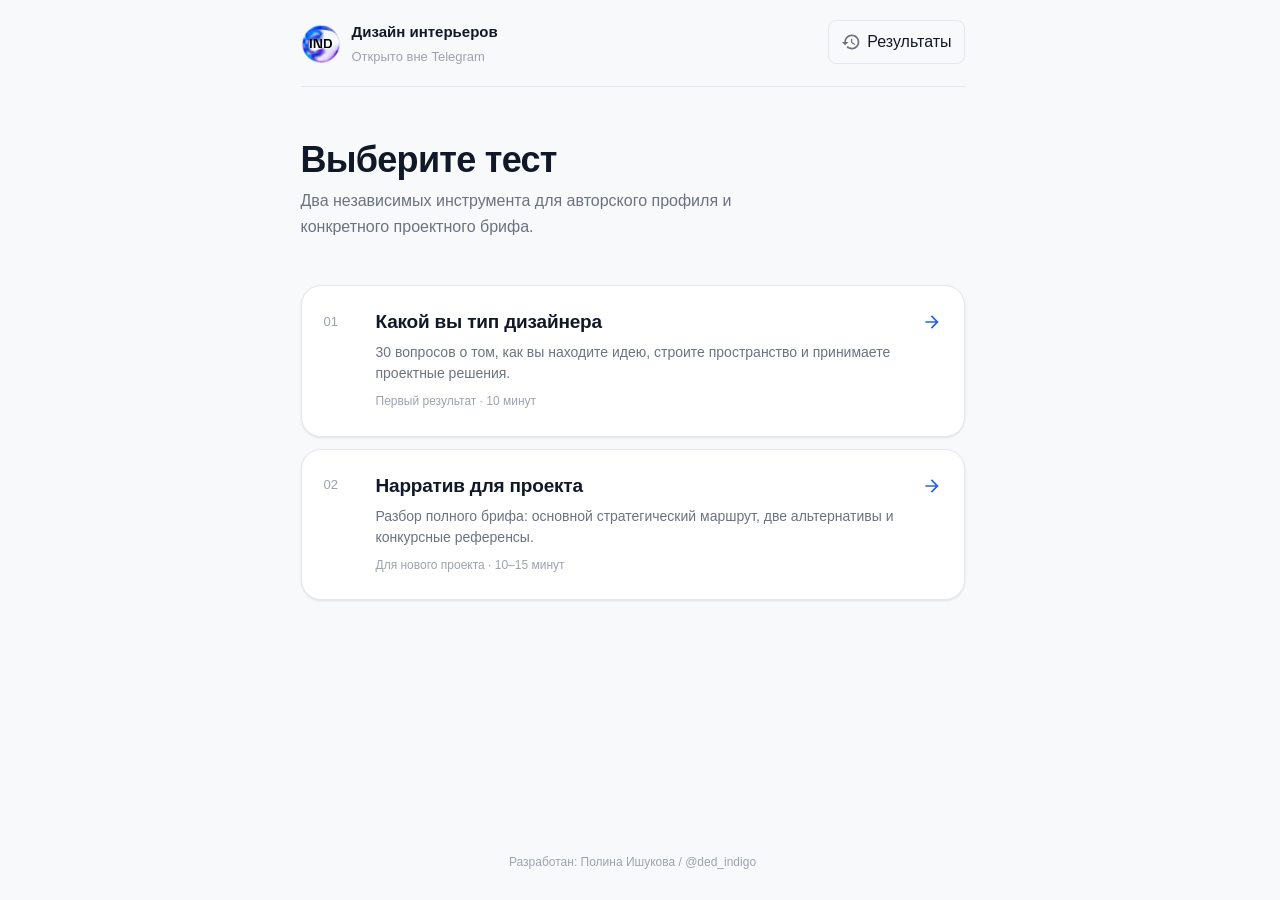
==== commit f9528f50: "Route the Mini App through a Deno proxy and keep Supabase awake *.vercel.app is blocked by IP for pa" ====
--- a/webapp/index.html
+++ b/webapp/index.html
@@ -8,9 +8,9 @@
   <meta http-equiv="Pragma" content="no-cache">
   <meta http-equiv="Expires" content="0">
   <title>Нарративы интерьера</title>
-  <link rel="stylesheet" href="./assets/styles.css?v=23">
+  <link rel="stylesheet" href="./assets/styles.css?v=24">
   <script src="https://telegram.org/js/telegram-web-app.js"></script>
-  <script src="./config.js"></script>
+  <script src="./config.js?v=2"></script>
 </head>
 <body>
   <!-- Иконки: google/material-design-icons, 24dp, Apache 2.0. Спрайт инлайном —
@@ -97,6 +97,7 @@
             <option value="residential-common">МОП жилого комплекса</option>
             <option value="airport">Аэропорт</option>
             <option value="museum">Музей</option>
+            <option value="sports">Спортивный комплекс</option>
             <option value="other">Другое</option>
           </select>
         </label>
@@ -203,6 +204,6 @@
     <footer class="credits">Разработан: Полина Ишукова / @ded_indigo</footer>
   </main>
 
-  <script type="module" src="./assets/app.js?v=23"></script>
+  <script type="module" src="./assets/app.js?v=24"></script>
 </body>
 </html>
